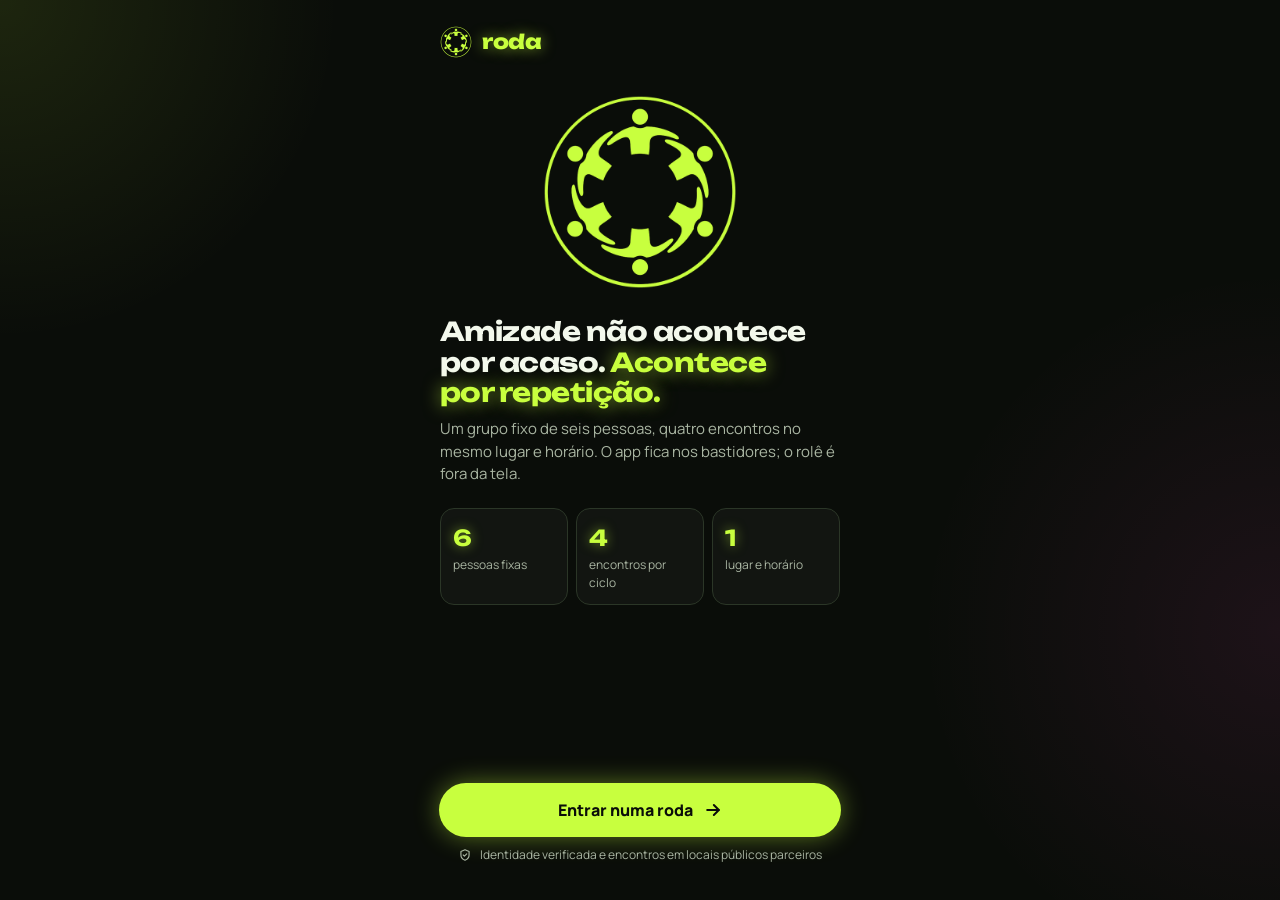
==== app/index.html @ 10e63f7d "Primeira versão do site e app Roda Co-Authored-By: Claude Opus 5.5 <noreply@anthropic.com>" ====
<!doctype html>
<html lang="pt-BR">
<head>
  <meta charset="utf-8">
  <meta name="viewport" content="width=device-width, initial-scale=1, viewport-fit=cover">
  <meta name="theme-color" content="#0a0d09">
  <meta name="description" content="Roda: grupos fixos de 6 pessoas que se encontram 4 vezes no mesmo lugar e horário.">
  <title>Roda · App</title>
  <link rel="icon" type="image/png" href="../assets/img/favicon.png">
  <link rel="apple-touch-icon" href="../assets/img/apple-touch-icon.png">
  <link rel="preconnect" href="https://fonts.googleapis.com">
  <link rel="preconnect" href="https://fonts.gstatic.com" crossorigin>
  <link href="https://fonts.googleapis.com/css2?family=Manrope:wght@400;500;600;700;800&family=Unbounded:wght@500;600;700;800&display=swap" rel="stylesheet">
  <link rel="stylesheet" href="../assets/css/base.css">
  <link rel="stylesheet" href="../assets/css/app.css">
</head>
<body class="app">
  <div id="app"></div>
  <div id="aviso" class="aviso" role="status"></div>
  <noscript>
    <p style="padding: 24px">O app da Roda precisa de JavaScript ativado para funcionar.</p>
  </noscript>
  <script src="../assets/js/app.js"></script>
</body>
</html>
---- assets/css/base.css ----
/* Roda — tokens e base compartilhados entre o site e o app */

:root {
  --noite: #0a0d09;
  --superficie: #141a12;
  --superficie-2: #1c2419;
  --linha: #2b3627;
  --linha-forte: #3d4b37;
  --texto: #f3f8ec;
  --apoio: #a9b5a2;
  --lima: #c8ff3e;
  --lima-claro: #e4ff9a;
  --rosa: #ff4fcb;
  --rosa-claro: #ff8fdf;

  --brilho-lima: 0 0 0 1px var(--lima), 0 0 26px rgba(200, 255, 62, 0.45);
  --brilho-rosa: 0 0 0 1px var(--rosa), 0 0 26px rgba(255, 79, 203, 0.45);

  --fonte-titulo: "Unbounded", "Manrope", system-ui, sans-serif;
  --fonte-texto: "Manrope", system-ui, -apple-system, "Segoe UI", sans-serif;

  --raio-pilula: 999px;
  --raio-card: 20px;
  --raio-campo: 16px;
}

*,
*::before,
*::after {
  box-sizing: border-box;
}

html {
  -webkit-text-size-adjust: 100%;
  color-scheme: dark;
}

body {
  margin: 0;
  background: var(--noite);
  color: var(--texto);
  font-family: var(--fonte-texto);
  font-size: 16px;
  line-height: 1.5;
  -webkit-font-smoothing: antialiased;
}

img {
  max-width: 100%;
  display: block;
}

a {
  color: var(--lima);
}

a:hover {
  color: var(--lima-claro);
}

button {
  font: inherit;
  color: inherit;
}

:focus-visible {
  outline: 2px solid var(--lima);
  outline-offset: 3px;
}

.sr-only {
  position: absolute;
  width: 1px;
  height: 1px;
  padding: 0;
  margin: -1px;
  overflow: hidden;
  clip: rect(0, 0, 0, 0);
  white-space: nowrap;
  border: 0;
}

/* Botões */
.btn {
  display: inline-flex;
  align-items: center;
  justify-content: center;
  gap: 10px;
  min-height: 52px;
  padding: 0 24px;
  border: 0;
  border-radius: var(--raio-pilula);
  font-weight: 800;
  font-size: 16px;
  text-decoration: none;
  cursor: pointer;
  transition: box-shadow 200ms ease, transform 120ms ease, opacity 200ms ease;
}

.btn:active {
  transform: scale(0.98);
}

.btn[disabled] {
  opacity: 0.35;
  cursor: not-allowed;
  box-shadow: none;
}

.btn-lima {
  background: var(--lima);
  color: var(--noite);
  box-shadow: var(--brilho-lima);
}

.btn-lima:hover {
  color: var(--noite);
  box-shadow: 0 0 0 1px var(--lima), 0 0 40px rgba(200, 255, 62, 0.65);
}

.btn-rosa {
  background: var(--rosa);
  color: var(--noite);
  box-shadow: var(--brilho-rosa);
}

.btn-rosa:hover {
  color: var(--noite);
  box-shadow: 0 0 0 1px var(--rosa), 0 0 40px rgba(255, 79, 203, 0.65);
}

.btn-contorno {
  background: var(--superficie);
  color: var(--texto);
  border: 1px solid var(--linha);
}

.btn-contorno:hover {
  color: var(--texto);
  border-color: var(--linha-forte);
}

.btn-texto {
  background: transparent;
  color: var(--texto);
  min-height: 44px;
  padding: 0 12px;
}

.btn-texto:hover {
  color: var(--lima);
}

.btn-bloco {
  display: flex;
  width: 100%;
}

/* Logo com brilho */
.logo-neon {
  filter: drop-shadow(0 0 6px rgba(200, 255, 62, 0.6)) drop-shadow(0 0 22px rgba(200, 255, 62, 0.25));
}

@media (prefers-reduced-motion: reduce) {
  *,
  *::before,
  *::after {
    animation-duration: 0.01ms !important;
    animation-iteration-count: 1 !important;
    transition-duration: 0.01ms !important;
    scroll-behavior: auto !important;
  }
}
---- assets/css/app.css ----
/* Roda — estilos do app (mobile first) */

body.app {
  min-height: 100vh;
  min-height: 100dvh;
  background:
    radial-gradient(circle at 0% 0%, rgba(200, 255, 62, 0.1), rgba(200, 255, 62, 0) 340px),
    radial-gradient(circle at 100% 70%, rgba(255, 79, 203, 0.08), rgba(255, 79, 203, 0) 360px),
    var(--noite);
  background-attachment: fixed;
}

.tela {
  max-width: 440px;
  min-height: 100vh;
  min-height: 100dvh;
  margin: 0 auto;
  padding: calc(20px + env(safe-area-inset-top, 0px)) 20px calc(24px + env(safe-area-inset-bottom, 0px));
  display: flex;
  flex-direction: column;
}

.tela:focus {
  outline: none;
}

.espaco {
  flex-grow: 1;
  min-height: 24px;
}

/* Topo */
.topo {
  display: flex;
  align-items: center;
  justify-content: space-between;
  gap: 12px;
  min-height: 44px;
}

.marca {
  display: flex;
  align-items: center;
  gap: 10px;
  text-decoration: none;
}

.marca img {
  width: 32px;
  height: 32px;
}

.marca span {
  font-family: var(--fonte-titulo);
  font-weight: 800;
  font-size: 20px;
  letter-spacing: -0.02em;
  color: var(--lima);
  text-shadow: 0 0 14px rgba(200, 255, 62, 0.55);
}

.btn-icone {
  display: inline-flex;
  align-items: center;
  justify-content: center;
  width: 44px;
  height: 44px;
  flex-shrink: 0;
  border-radius: 50%;
  border: 1px solid var(--linha);
  background: var(--superficie);
  color: var(--texto);
  cursor: pointer;
  text-decoration: none;
  padding: 0;
}

.btn-icone:hover {
  color: var(--lima);
  border-color: var(--linha-forte);
}

.avatar {
  display: inline-flex;
  align-items: center;
  justify-content: center;
  width: 44px;
  height: 44px;
  flex-shrink: 0;
  border-radius: 50%;
  font-weight: 800;
  font-size: 16px;
  text-decoration: none;
}

.avatar-voce {
  background: var(--rosa);
  color: var(--noite);
  box-shadow: 0 0 14px rgba(255, 79, 203, 0.55);
}

.avatar-voce:hover {
  color: var(--noite);
}

.avatar-outro {
  border: 1.5px solid var(--lima);
  color: var(--lima);
  box-shadow: 0 0 10px rgba(200, 255, 62, 0.25);
}

.avatar-pequeno {
  width: 40px;
  height: 40px;
  font-size: 15px;
}

/* Tipografia */
.titulo {
  margin: 24px 0 0;
  font-family: var(--fonte-titulo);
  font-weight: 700;
  font-size: 26px;
  line-height: 1.18;
  letter-spacing: -0.02em;
  text-wrap: balance;
}

.titulo-menor {
  font-size: 22px;
  line-height: 1.25;
}

.titulo-grande {
  font-size: 30px;
}

.sobretitulo {
  margin: 24px 0 0;
  font-size: 13px;
  font-weight: 800;
  color: var(--rosa);
}

.sobretitulo + .titulo {
  margin-top: 6px;
}

.texto-apoio {
  margin: 10px 0 0;
  color: var(--apoio);
  font-size: 15px;
  line-height: 1.5;
}

.nota {
  margin: 12px 0 0;
  color: var(--apoio);
  font-size: 12px;
  line-height: 1.5;
  text-align: center;
}

.secao-titulo {
  margin: 32px 0 0;
  font-family: var(--fonte-titulo);
  font-size: 18px;
  font-weight: 700;
  letter-spacing: -0.015em;
}

.destaque-lima {
  color: var(--lima);
  text-shadow: 0 0 18px rgba(200, 255, 62, 0.6);
}

/* Boas-vindas */
.bv-logo {
  display: flex;
  justify-content: center;
  padding: 28px 0 24px;
}

.bv-logo img {
  width: min(56vw, 200px);
  height: auto;
  animation: logoBrilho 3.2s ease-in-out infinite;
}

@keyframes logoBrilho {
  0%, 100% { filter: drop-shadow(0 0 6px rgba(200, 255, 62, 0.55)) drop-shadow(0 0 22px rgba(200, 255, 62, 0.25)); }
  50% { filter: drop-shadow(0 0 10px rgba(200, 255, 62, 0.85)) drop-shadow(0 0 40px rgba(200, 255, 62, 0.4)); }
}

.numeros {
  display: grid;
  grid-template-columns: repeat(3, minmax(0, 1fr));
  gap: 8px;
  margin-top: 22px;
}

.numeros div {
  display: flex;
  flex-direction: column;
  gap: 2px;
  padding: 12px;
  border: 1px solid var(--linha);
  border-radius: 14px;
  background: rgba(255, 255, 255, 0.03);
}

.numeros strong {
  font-family: var(--fonte-titulo);
  font-size: 22px;
  color: var(--lima);
  text-shadow: 0 0 12px rgba(200, 255, 62, 0.5);
}

.numeros span {
  font-size: 12px;
  color: var(--apoio);
}

.pulsar {
  animation: pulsar 2.8s ease-in-out infinite;
}

@keyframes pulsar {
  0%, 100% { box-shadow: 0 0 0 1px rgba(200, 255, 62, 0.9), 0 0 18px rgba(200, 255, 62, 0.35); }
  50% { box-shadow: 0 0 0 1px var(--lima), 0 0 36px rgba(200, 255, 62, 0.65); }
}

.selo-seguranca {
  display: flex;
  align-items: center;
  justify-content: center;
  gap: 8px;
  margin-top: 10px;
  font-size: 12px;
  color: var(--apoio);
}

/* Quiz */
.barra {
  height: 6px;
  margin-top: 20px;
  border-radius: 3px;
  background: var(--superficie-2);
}

.barra span {
  display: block;
  height: 100%;
  border-radius: 3px;
  background: var(--lima);
  box-shadow: 0 0 12px rgba(200, 255, 62, 0.8);
  transition: width 300ms ease;
}

.contador {
  font-weight: 800;
  font-size: 14px;
  color: var(--lima);
  font-variant-numeric: tabular-nums;
  min-width: 44px;
  text-align: right;
}

.opcoes {
  display: flex;
  flex-direction: column;
  gap: 10px;
  margin-top: 22px;
}

.opcao {
  display: flex;
  align-items: center;
  gap: 14px;
  width: 100%;
  min-height: 56px;
  padding: 12px 16px;
  border: 1px solid var(--linha);
  border-radius: var(--raio-campo);
  background: var(--superficie);
  text-align: left;
  cursor: pointer;
  transition: box-shadow 200ms ease, border-color 200ms ease, background 200ms ease;
}

.opcao:hover {
  border-color: var(--linha-forte);
}

.opcao[aria-pressed="true"] {
  border: 1.5px solid var(--lima);
  background: rgba(200, 255, 62, 0.08);
  box-shadow: 0 0 18px rgba(200, 255, 62, 0.28), inset 0 0 12px rgba(200, 255, 62, 0.08);
}

.opcao-texto {
  display: flex;
  flex-direction: column;
  gap: 2px;
  flex-grow: 1;
}

.opcao-texto strong {
  font-size: 15px;
}

.opcao-texto small {
  font-size: 13px;
  color: var(--apoio);
}

.marcador {
  display: inline-flex;
  align-items: center;
  justify-content: center;
  width: 24px;
  height: 24px;
  flex-shrink: 0;
  border-radius: 50%;
  border: 1.5px solid var(--linha-forte);
  color: transparent;
}

.opcao[aria-pressed="true"] .marcador {
  border-color: var(--lima);
  background: var(--lima);
  color: var(--noite);
  box-shadow: 0 0 10px rgba(200, 255, 62, 0.7);
}

.campo {
  display: flex;
  flex-direction: column;
  gap: 8px;
  margin-top: 22px;
}

.campo label {
  font-weight: 700;
  font-size: 14px;
}

.campo input {
  min-height: 56px;
  padding: 0 18px;
  border-radius: var(--raio-campo);
  border: 1px solid var(--linha);
  background: var(--superficie);
  color: var(--texto);
  font: inherit;
  font-size: 17px;
}

.campo input:focus {
  outline: none;
  border-color: var(--lima);
  box-shadow: 0 0 18px rgba(200, 255, 62, 0.28);
}

/* Cards genéricos */
.card {
  margin-top: 12px;
  padding: 16px;
  border: 1px solid var(--linha);
  border-radius: var(--raio-card);
  background: var(--superficie);
}

.card-neon {
  border: 0;
  background: #10150e;
  box-shadow: 0 0 0 1px rgba(200, 255, 62, 0.7), 0 0 24px rgba(200, 255, 62, 0.18);
}

.card-rosa {
  border: 0;
  background: #160f15;
  box-shadow: 0 0 0 1px rgba(255, 79, 203, 0.6), 0 0 24px rgba(255, 79, 203, 0.18);
}

.card-tracejado {
  border-style: dashed;
  border-color: var(--linha-forte);
  background: transparent;
}

.linha-info {
  display: flex;
  gap: 12px;
  font-size: 13px;
  line-height: 1.5;
  color: #c9d3c2;
}

.linha-info svg {
  flex-shrink: 0;
  margin-top: 1px;
}

/* Sua roda */
.meta-roda {
  display: grid;
  grid-template-columns: repeat(3, minmax(0, 1fr));
  gap: 8px;
  margin-top: 20px;
}

.meta-roda div {
  display: flex;
  flex-direction: column;
  gap: 4px;
  padding: 12px;
  border: 1px solid var(--linha);
  border-radius: 14px;
  background: var(--superficie);
}

.meta-roda strong {
  font-size: 15px;
}

.meta-roda span {
  font-size: 12px;
  color: var(--apoio);
}

.integrantes {
  display: grid;
  grid-template-columns: repeat(2, minmax(0, 1fr));
  gap: 10px;
  margin-top: 12px;
}

.pessoa {
  display: flex;
  align-items: center;
  gap: 12px;
  min-width: 0;
  padding: 12px;
  border: 1px solid var(--linha);
  border-radius: 16px;
  background: var(--superficie);
}

.pessoa-voce {
  border: 1.5px solid var(--rosa);
  background: rgba(255, 79, 203, 0.08);
  box-shadow: 0 0 18px rgba(255, 79, 203, 0.25);
}

.pessoa-texto {
  display: flex;
  flex-direction: column;
  gap: 2px;
  min-width: 0;
}

.pessoa-texto strong {
  font-size: 15px;
  overflow: hidden;
  text-overflow: ellipsis;
  white-space: nowrap;
}

.pessoa-texto small {
  font-size: 12px;
  color: var(--apoio);
}

.cabecalho-lista {
  display: flex;
  align-items: baseline;
  justify-content: space-between;
  margin-top: 26px;
}

.cabecalho-lista h2 {
  margin: 0;
  font-family: var(--fonte-titulo);
  font-size: 15px;
  font-weight: 700;
}

.cabecalho-lista span {
  font-size: 13px;
  font-weight: 700;
  color: var(--apoio);
}

/* Agenda */
.painel-anel {
  display: flex;
  align-items: center;
  gap: 18px;
  margin-top: 20px;
  padding: 18px;
  border: 1px solid var(--linha);
  border-radius: var(--raio-card);
  background: var(--superficie);
}

.anel {
  position: relative;
  width: 140px;
  height: 140px;
  flex-shrink: 0;
}

.anel svg {
  width: 100%;
  height: 100%;
  filter: drop-shadow(0 0 6px rgba(200, 255, 62, 0.7)) drop-shadow(0 0 16px rgba(200, 255, 62, 0.3));
}

.anel-centro {
  position: absolute;
  inset: 0;
  display: flex;
  flex-direction: column;
  align-items: center;
  justify-content: center;
}

.anel-centro strong {
  font-family: var(--fonte-titulo);
  font-size: 28px;
  letter-spacing: -0.03em;
}

.anel-centro strong span {
  color: #6e7b68;
  font-weight: 500;
}

.anel-centro small {
  font-size: 11px;
  font-weight: 700;
  color: var(--apoio);
}

.seg-acender {
  stroke-dasharray: 100;
  animation: acender 1.4s cubic-bezier(0.6, 0, 0.2, 1) 0.2s both;
}

@keyframes acender {
  from { stroke-dashoffset: 100; }
  to { stroke-dashoffset: 0; }
}

.seg-proximo {
  animation: proximo 2.2s ease-in-out infinite;
}

@keyframes proximo {
  0%, 100% { opacity: 0.2; }
  50% { opacity: 0.85; }
}

.painel-anel-texto {
  display: flex;
  flex-direction: column;
  gap: 6px;
}

.painel-anel-texto strong {
  font-family: var(--fonte-titulo);
  font-size: 14px;
  line-height: 1.35;
}

.painel-anel-texto span {
  font-size: 13px;
  color: var(--apoio);
}

.local {
  display: flex;
  gap: 14px;
  align-items: center;
}

.local svg.mapa {
  width: 88px;
  height: 88px;
  flex-shrink: 0;
  border-radius: 14px;
}

.local-texto {
  display: flex;
  flex-direction: column;
  gap: 3px;
  min-width: 0;
}

.local-texto small {
  font-size: 12px;
  font-weight: 800;
  color: var(--lima);
}

.local-texto strong {
  font-size: 15px;
}

.local-texto span {
  font-size: 13px;
  color: var(--apoio);
}

.encontros {
  margin: 12px 0 0;
  padding: 0;
  list-style: none;
  border: 1px solid var(--linha);
  border-radius: var(--raio-card);
  background: var(--superficie);
  overflow: hidden;
}

.encontros li {
  display: flex;
  align-items: center;
  gap: 14px;
  padding: 12px 16px;
}

.encontros li + li {
  border-top: 1px solid #232c1f;
}

.num {
  display: inline-flex;
  align-items: center;
  justify-content: center;
  width: 32px;
  height: 32px;
  flex-shrink: 0;
  border-radius: 50%;
  border: 1.5px solid var(--linha-forte);
  color: var(--apoio);
  font-weight: 800;
  font-size: 14px;
}

.num-feito {
  border: 0;
  background: var(--lima);
  color: var(--noite);
  box-shadow: 0 0 12px rgba(200, 255, 62, 0.55);
}

.num-proximo {
  border: 2px solid var(--rosa);
  color: var(--rosa);
  box-shadow: 0 0 12px rgba(255, 79, 203, 0.5);
}

.encontro-texto {
  display: flex;
  flex-direction: column;
  gap: 2px;
  flex-grow: 1;
  min-width: 0;
}

.encontro-texto strong {
  font-size: 15px;
}

.encontro-texto small {
  font-size: 12px;
  color: var(--apoio);
}

.etiqueta {
  display: inline-flex;
  align-items: center;
  gap: 5px;
  flex-shrink: 0;
  padding: 4px 9px;
  border-radius: var(--raio-pilula);
  border: 1px solid var(--linha-forte);
  font-size: 11px;
  font-weight: 800;
  color: var(--apoio);
  white-space: nowrap;
}

.etiqueta-lima {
  border-color: rgba(200, 255, 62, 0.5);
  color: var(--lima);
}

.etiqueta-feito {
  border-color: rgba(200, 255, 62, 0.4);
  background: rgba(200, 255, 62, 0.1);
  color: var(--lima);
}

.etiqueta-rosa {
  border-color: var(--rosa);
  background: var(--rosa);
  color: var(--noite);
  box-shadow: 0 0 10px rgba(255, 79, 203, 0.55);
}

/* Ritual */
.presenca {
  display: inline-flex;
  align-items: center;
  gap: 8px;
  padding: 8px 12px;
  border: 1px solid rgba(200, 255, 62, 0.5);
  border-radius: var(--raio-pilula);
  font-size: 12px;
  font-weight: 800;
  color: var(--lima);
}

.ponto {
  width: 8px;
  height: 8px;
  border-radius: 50%;
  background: var(--lima);
  box-shadow: 0 0 8px var(--lima);
}

.carta {
  display: flex;
  flex-direction: column;
  min-height: 340px;
  margin-top: 22px;
  padding: 24px;
  border-radius: 24px;
  background: #10150e;
  animation: cartaBrilho 3.4s ease-in-out infinite;
  box-shadow: 0 0 0 1px var(--lima), 0 0 30px rgba(200, 255, 62, 0.25);
}

@keyframes cartaBrilho {
  0%, 100% { box-shadow: 0 0 0 1px rgba(200, 255, 62, 0.85), 0 0 28px rgba(200, 255, 62, 0.22), inset 0 0 40px rgba(200, 255, 62, 0.05); }
  50% { box-shadow: 0 0 0 1px var(--lima), 0 0 46px rgba(200, 255, 62, 0.38), inset 0 0 50px rgba(200, 255, 62, 0.09); }
}

.carta-topo {
  display: flex;
  align-items: center;
  justify-content: space-between;
  font-size: 13px;
  font-weight: 800;
  color: var(--lima);
}

.carta-topo img {
  width: 30px;
  height: 30px;
}

.carta-chamada {
  margin-top: auto;
  font-size: 14px;
  font-weight: 800;
  color: var(--rosa);
  text-shadow: 0 0 12px rgba(255, 79, 203, 0.5);
}

.carta-texto {
  margin: 12px 0 auto;
  font-family: var(--fonte-titulo);
  font-size: 21px;
  line-height: 1.35;
  font-weight: 600;
  letter-spacing: -0.01em;
}

.carta-rodape {
  display: flex;
  align-items: center;
  gap: 8px;
  margin-top: 24px;
  padding-top: 16px;
  border-top: 1px solid #26311f;
  font-size: 13px;
  color: var(--apoio);
}

.pontos {
  display: flex;
  justify-content: center;
  gap: 6px;
  margin-top: 20px;
}

.pontos span {
  width: 8px;
  height: 8px;
  border-radius: 4px;
  background: var(--linha);
  transition: width 250ms ease;
}

.pontos span.ativo {
  width: 28px;
  background: var(--lima);
  box-shadow: 0 0 10px rgba(200, 255, 62, 0.8);
}

.acoes {
  display: flex;
  gap: 10px;
}

.acoes .btn-lima,
.acoes .btn-rosa {
  flex-grow: 1;
}

/* Revelação */
.escolha {
  display: flex;
  align-items: center;
  gap: 14px;
  width: 100%;
  min-height: 64px;
  padding: 10px 14px;
  border: 1px solid var(--linha);
  border-radius: 18px;
  background: var(--superficie);
  text-align: left;
  cursor: pointer;
  transition: box-shadow 200ms ease;
}

.escolha .avatar {
  border: 1.5px solid var(--rosa);
  color: var(--rosa);
}

.escolha[aria-pressed="true"] {
  border: 1.5px solid var(--rosa);
  background: rgba(255, 79, 203, 0.08);
  box-shadow: 0 0 18px rgba(255, 79, 203, 0.3);
}

.escolha[aria-pressed="true"] .avatar {
  background: var(--rosa);
  color: var(--noite);
}

.coracao {
  display: inline-flex;
  align-items: center;
  justify-content: center;
  width: 28px;
  height: 28px;
  flex-shrink: 0;
  border-radius: 50%;
  border: 1.5px solid var(--linha-forte);
  color: #6e7b68;
}

.escolha[aria-pressed="true"] .coracao {
  border-color: var(--rosa);
  background: var(--rosa);
  color: var(--noite);
  box-shadow: 0 0 10px rgba(255, 79, 203, 0.7);
}

.revelado-logo {
  display: flex;
  justify-content: center;
  margin-top: 22px;
}

.revelado-logo img {
  width: 104px;
  height: 104px;
  animation: surgir 0.6s cubic-bezier(0.2, 1.4, 0.4, 1) both;
}

@keyframes surgir {
  from { transform: scale(0.6); opacity: 0; }
  to { transform: scale(1); opacity: 1; }
}

.centro {
  text-align: center;
}

.lista-matches {
  margin: 20px 0 0;
  padding: 0;
  list-style: none;
  border: 1px solid var(--linha);
  border-radius: var(--raio-card);
  background: var(--superficie);
  overflow: hidden;
}

.lista-matches li {
  display: flex;
  align-items: center;
  gap: 14px;
  padding: 12px 16px;
}

.lista-matches li + li {
  border-top: 1px solid #232c1f;
}

.lista-matches .avatar {
  background: var(--rosa);
  color: var(--noite);
  box-shadow: 0 0 12px rgba(255, 79, 203, 0.55);
}

/* Início */
.cartao-roda {
  display: flex;
  align-items: center;
  gap: 16px;
  margin-top: 20px;
  padding: 18px;
  border-radius: var(--raio-card);
  background: #10150e;
  color: var(--texto);
  text-decoration: none;
  box-shadow: 0 0 0 1px rgba(200, 255, 62, 0.7), 0 0 24px rgba(200, 255, 62, 0.18);
}

.cartao-roda:hover {
  color: var(--texto);
  box-shadow: 0 0 0 1px var(--lima), 0 0 34px rgba(200, 255, 62, 0.3);
}

.cartao-roda .mini-anel {
  width: 56px;
  height: 56px;
  flex-shrink: 0;
  filter: drop-shadow(0 0 5px rgba(200, 255, 62, 0.7));
}

.cartao-roda-texto {
  display: flex;
  flex-direction: column;
  gap: 3px;
  flex-grow: 1;
}

.cartao-roda-texto small {
  font-size: 12px;
  font-weight: 800;
  color: var(--lima);
}

.cartao-roda-texto strong {
  font-size: 16px;
}

.cartao-roda-texto span {
  font-size: 13px;
  color: var(--apoio);
}

.salas-cabecalho {
  display: flex;
  align-items: flex-end;
  justify-content: space-between;
  gap: 12px;
  margin-top: 32px;
}

.salas-cabecalho h2 {
  margin: 0;
  font-family: var(--fonte-titulo);
  font-size: 19px;
  font-weight: 700;
  letter-spacing: -0.015em;
}

.salas-cabecalho p {
  margin: 6px 0 0;
  font-size: 13px;
  color: var(--apoio);
}

.salas-cabecalho .contagem {
  font-size: 12px;
  font-weight: 800;
  color: var(--rosa);
  white-space: nowrap;
}

.filtros {
  display: flex;
  gap: 8px;
  margin: 14px -20px 0;
  padding: 4px 20px;
  overflow-x: auto;
  scrollbar-width: none;
}

.filtros::-webkit-scrollbar {
  display: none;
}

.filtro {
  flex-shrink: 0;
  min-height: 40px;
  padding: 0 16px;
  border-radius: var(--raio-pilula);
  border: 1px solid var(--linha);
  background: var(--superficie);
  font-size: 14px;
  font-weight: 800;
  cursor: pointer;
}

.filtro[aria-pressed="true"] {
  border-color: var(--lima);
  background: var(--lima);
  color: var(--noite);
  box-shadow: 0 0 16px rgba(200, 255, 62, 0.5);
}

.salas {
  display: flex;
  flex-direction: column;
  gap: 12px;
  margin-top: 14px;
}

.sala {
  display: flex;
  flex-direction: column;
  padding: 16px;
  border: 1px solid var(--linha);
  border-radius: var(--raio-card);
  background: var(--superficie);
}

.sala-reservada {
  border: 1.5px solid var(--rosa);
  box-shadow: 0 0 22px rgba(255, 79, 203, 0.25);
}

.sala-topo {
  display: flex;
  align-items: center;
  justify-content: space-between;
  gap: 8px;
}

.sala-etiquetas {
  display: flex;
  align-items: center;
  gap: 6px;
}

.sala-motivo {
  font-size: 12px;
  color: var(--apoio);
  text-align: right;
}

.sala h3 {
  margin: 12px 0 0;
  font-family: var(--fonte-titulo);
  font-size: 15px;
  line-height: 1.3;
  font-weight: 700;
  letter-spacing: -0.01em;
}

.sala-info {
  display: flex;
  align-items: center;
  gap: 6px;
  margin-top: 6px;
  font-size: 13px;
  color: #c9d3c2;
}

.sala-rodape {
  display: flex;
  align-items: center;
  justify-content: space-between;
  gap: 12px;
  margin-top: 14px;
  padding-top: 14px;
  border-top: 1px solid #232c1f;
}

.vagas {
  display: flex;
  flex-direction: column;
  gap: 6px;
}

.vagas-pontos {
  display: flex;
  gap: 5px;
}

.vagas-pontos span {
  width: 13px;
  height: 13px;
  border-radius: 50%;
  border: 1.5px solid var(--linha-forte);
}

.vagas-pontos span.ocupada {
  border: 0;
  background: var(--lima);
  box-shadow: 0 0 6px rgba(200, 255, 62, 0.7);
}

.vagas-pontos span.sua {
  border: 0;
  background: var(--rosa);
  box-shadow: 0 0 8px rgba(255, 79, 203, 0.9);
}

.vagas small {
  font-size: 12px;
  font-weight: 700;
  color: var(--apoio);
}

.vagas small.sua {
  color: var(--rosa);
}

.btn-pequeno {
  min-height: 44px;
  padding: 0 18px;
  font-size: 14px;
  white-space: nowrap;
}

.btn-reservado {
  border: 1.5px solid var(--rosa);
  background: rgba(255, 79, 203, 0.1);
  color: var(--rosa);
  box-shadow: 0 0 14px rgba(255, 79, 203, 0.35);
}

.btn-reservado:hover {
  color: var(--rosa-claro);
}

.ao-vivo {
  width: 6px;
  height: 6px;
  border-radius: 50%;
  background: var(--noite);
  animation: piscar 1.6s ease-in-out infinite;
}

@keyframes piscar {
  0%, 100% { opacity: 1; }
  50% { opacity: 0.3; }
}

.cartao-cuidado {
  display: flex;
  flex-direction: column;
  gap: 6px;
  margin-top: 24px;
  padding: 18px;
  border-radius: var(--raio-card);
  background: #160f15;
  color: var(--texto);
  text-decoration: none;
  box-shadow: 0 0 0 1px rgba(255, 79, 203, 0.6), 0 0 24px rgba(255, 79, 203, 0.18);
}

.cartao-cuidado:hover {
  color: var(--texto);
  box-shadow: 0 0 0 1px var(--rosa), 0 0 34px rgba(255, 79, 203, 0.3);
}

.cartao-cuidado-topo {
  display: flex;
  justify-content: space-between;
  font-size: 13px;
  font-weight: 800;
  color: var(--rosa);
}

.cartao-cuidado strong {
  font-family: var(--fonte-titulo);
  font-size: 15px;
}

.cartao-cuidado span.desc {
  font-size: 13px;
  color: #c9b3c2;
}

/* Navegação inferior */
.nav-app {
  position: sticky;
  bottom: calc(12px + env(safe-area-inset-bottom, 0px));
  display: grid;
  grid-template-columns: repeat(4, minmax(0, 1fr));
  margin-top: 24px;
  padding: 8px;
  border: 1px solid var(--linha);
  border-radius: var(--raio-pilula);
  background: rgba(20, 26, 18, 0.92);
  backdrop-filter: blur(12px);
  -webkit-backdrop-filter: blur(12px);
  z-index: 5;
}

.nav-app a {
  display: flex;
  flex-direction: column;
  align-items: center;
  gap: 3px;
  padding: 8px 0;
  border-radius: var(--raio-pilula);
  color: var(--apoio);
  font-size: 11px;
  font-weight: 700;
  text-decoration: none;
}

.nav-app a:hover {
  color: var(--texto);
}

.nav-app a[aria-current="page"] {
  background: var(--lima);
  color: var(--noite);
  font-weight: 800;
  box-shadow: 0 0 16px rgba(200, 255, 62, 0.5);
}

/* Cuidado */
.preco {
  display: flex;
  align-items: flex-end;
  justify-content: space-between;
  margin-top: 22px;
  padding: 20px;
  border-radius: var(--raio-card);
  background: #160f15;
  box-shadow: 0 0 0 1px var(--rosa), 0 0 30px rgba(255, 79, 203, 0.3), inset 0 0 30px rgba(255, 79, 203, 0.08);
}

.preco small {
  display: block;
  font-size: 13px;
  font-weight: 800;
  color: var(--rosa-claro);
}

.preco strong {
  display: block;
  margin-top: 6px;
  font-family: var(--fonte-titulo);
  font-size: 34px;
  line-height: 1;
  letter-spacing: -0.03em;
  text-shadow: 0 0 18px rgba(255, 79, 203, 0.7);
}

.preco span {
  font-size: 14px;
  color: #c9b3c2;
}

.beneficios {
  display: flex;
  flex-direction: column;
  gap: 10px;
  margin: 12px 0 0;
  padding: 0;
  list-style: none;
}

.beneficios li {
  display: flex;
  gap: 14px;
  padding: 16px;
  border: 1px solid var(--linha);
  border-radius: 18px;
  background: var(--superficie);
}

.icone-quadro {
  display: inline-flex;
  align-items: center;
  justify-content: center;
  width: 40px;
  height: 40px;
  flex-shrink: 0;
  border-radius: 12px;
  border: 1.5px solid var(--lima);
  color: var(--lima);
  box-shadow: 0 0 12px rgba(200, 255, 62, 0.3);
}

.beneficios div {
  display: flex;
  flex-direction: column;
  gap: 3px;
}

.beneficios strong {
  font-size: 15px;
}

.beneficios span {
  font-size: 13px;
  color: var(--apoio);
}

.ativo-caixa {
  padding: 16px;
  border-radius: 18px;
  background: rgba(200, 255, 62, 0.08);
  box-shadow: 0 0 0 1.5px var(--lima), 0 0 24px rgba(200, 255, 62, 0.3);
}

.ativo-caixa strong {
  display: flex;
  align-items: center;
  gap: 8px;
  color: var(--lima);
}

.ativo-caixa span {
  display: block;
  margin-top: 4px;
  font-size: 13px;
  color: #c9d3c2;
}

/* Perfil */
.perfil-cabecalho {
  display: flex;
  align-items: center;
  gap: 16px;
  margin-top: 24px;
}

.perfil-cabecalho .avatar {
  width: 64px;
  height: 64px;
  font-size: 24px;
}

.chips {
  display: flex;
  flex-wrap: wrap;
  gap: 8px;
  margin-top: 10px;
}

.passo-demo {
  display: flex;
  align-items: center;
  justify-content: space-between;
  gap: 12px;
  margin-top: 12px;
}

.passo-demo div {
  display: flex;
  align-items: center;
  gap: 10px;
}

.passo-demo output {
  min-width: 40px;
  text-align: center;
  font-family: var(--fonte-titulo);
  font-size: 18px;
}

/* Aviso flutuante */
.aviso {
  position: fixed;
  left: 50%;
  bottom: calc(96px + env(safe-area-inset-bottom, 0px));
  transform: translate(-50%, 20px);
  width: max-content;
  max-width: min(400px, calc(100% - 40px));
  padding: 12px 18px;
  text-align: center;
  border-radius: var(--raio-pilula);
  background: var(--texto);
  color: var(--noite);
  font-size: 14px;
  font-weight: 800;
  opacity: 0;
  pointer-events: none;
  transition: opacity 200ms ease, transform 200ms ease;
  z-index: 20;
}

.aviso.visivel {
  opacity: 1;
  transform: translate(-50%, 0);
}
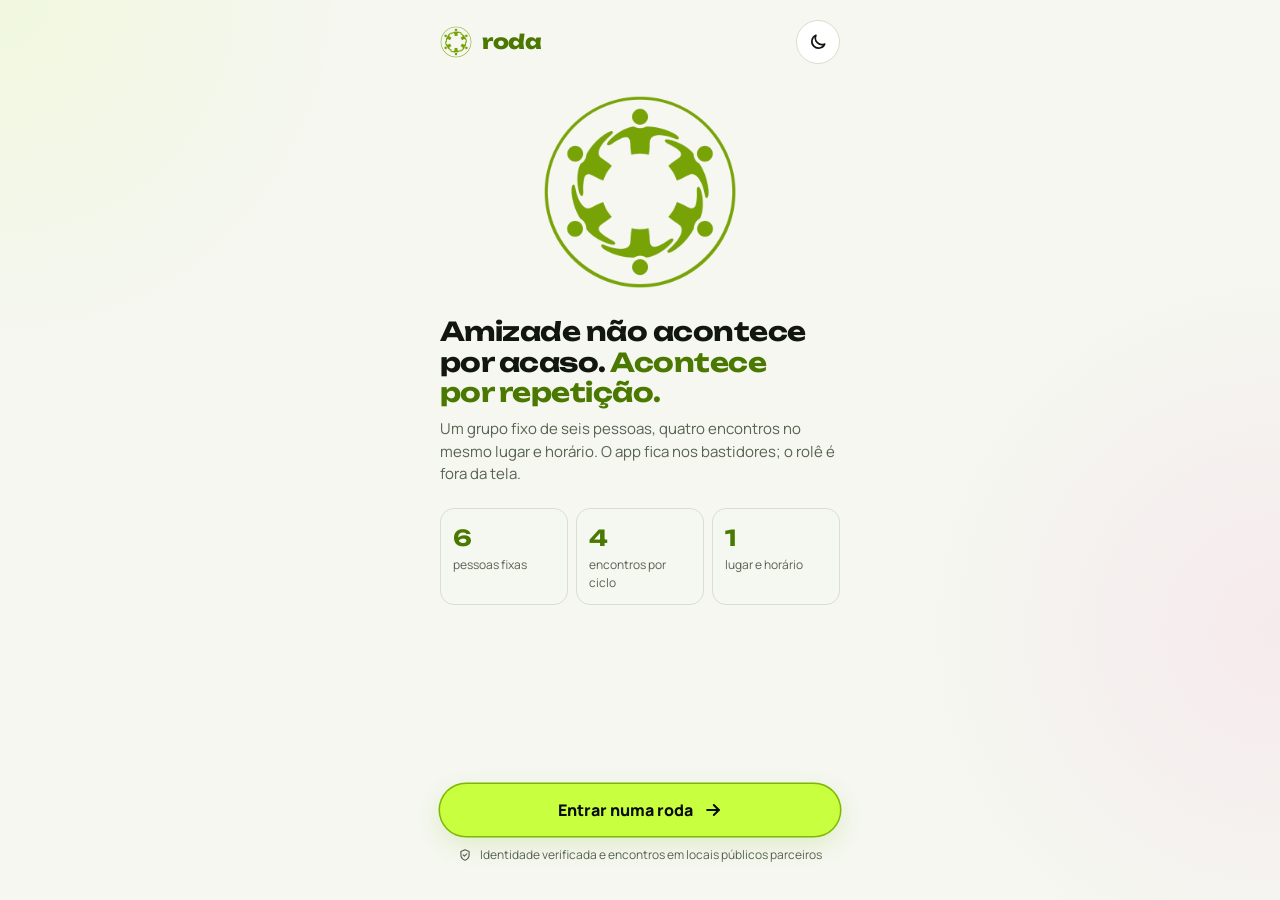
==== commit 69c04c3c: "Adiciona tema claro ao site e ao app, com botão para alternar Co-Authored-By: Claude Opus 5.5 <norep" ====
--- a/app/index.html
+++ b/app/index.html
@@ -13,6 +13,7 @@
   <link href="https://fonts.googleapis.com/css2?family=Manrope:wght@400;500;600;700;800&family=Unbounded:wght@500;600;700;800&display=swap" rel="stylesheet">
   <link rel="stylesheet" href="../assets/css/base.css">
   <link rel="stylesheet" href="../assets/css/app.css">
+  <script src="../assets/js/tema.js"></script>
 </head>
 <body class="app">
   <div id="app"></div>
--- a/assets/css/base.css
+++ b/assets/css/base.css
@@ -13,8 +13,29 @@
   --rosa: #ff4fcb;
   --rosa-claro: #ff8fdf;
 
+  /* Cores de texto e traço sobre o fundo; no tema claro ficam mais escuras */
+  --lima-texto: var(--lima);
+  --lima-claro-texto: var(--lima-claro);
+  --lima-traco: var(--lima);
+  --rosa-texto: var(--rosa);
+  --rosa-claro-texto: var(--rosa-claro);
+  --sobre-acento: #0a0d09;
+  --texto-suave: #c9d3c2;
+  --texto-rosa-suave: #c9b3c2;
+  --apagado: #6e7b68;
+  --superficie-rosa: #160f15;
+  --superficie-funda: #10150e;
+  --superficie-3: #232c1f;
+  --fundo-cabecalho: rgba(10, 13, 9, 0.82);
+  --fundo-nav: rgba(20, 26, 18, 0.92);
+  --mapa-fundo: #0f140d;
+  --mapa-quadra: #16240f;
+  --mapa-rua: #26311f;
+
   --brilho-lima: 0 0 0 1px var(--lima), 0 0 26px rgba(200, 255, 62, 0.45);
   --brilho-rosa: 0 0 0 1px var(--rosa), 0 0 26px rgba(255, 79, 203, 0.45);
+
+  color-scheme: dark;
 
   --fonte-titulo: "Unbounded", "Manrope", system-ui, sans-serif;
   --fonte-texto: "Manrope", system-ui, -apple-system, "Segoe UI", sans-serif;
@@ -22,6 +43,106 @@
   --raio-pilula: 999px;
   --raio-card: 20px;
   --raio-campo: 16px;
+}
+
+/* Tema claro: segue o sistema, a menos que a pessoa escolha no botão de tema */
+@media (prefers-color-scheme: light) {
+  :root:not([data-tema="escuro"]) {
+    --noite: #f5f7f0;
+    --superficie: #ffffff;
+    --superficie-2: #eef2e8;
+    --linha: #d8dfd0;
+    --linha-forte: #b7c2ad;
+    --texto: #11160f;
+    --apoio: #566251;
+    --lima-texto: #4a7800;
+    --lima-claro-texto: #355700;
+    --lima-traco: #7cb800;
+    --rosa-texto: #b8128a;
+    --rosa-claro-texto: #a3197c;
+    --texto-suave: #3b4736;
+    --texto-rosa-suave: #69475f;
+    --apagado: #6a7564;
+    --superficie-rosa: #fff2fb;
+    --superficie-funda: #eef2e8;
+    --superficie-3: #dfe6d7;
+    --fundo-cabecalho: rgba(245, 247, 240, 0.86);
+    --fundo-nav: rgba(255, 255, 255, 0.94);
+    --mapa-fundo: #e6ecde;
+    --mapa-quadra: #d3e5bf;
+    --mapa-rua: #ffffff;
+    --brilho-lima: 0 0 0 1.5px var(--lima-traco), 0 8px 24px rgba(124, 184, 0, 0.18);
+    --brilho-rosa: 0 0 0 1.5px var(--rosa), 0 8px 24px rgba(255, 79, 203, 0.18);
+    color-scheme: light;
+  }
+}
+
+:root[data-tema="claro"] {
+  --noite: #f5f7f0;
+  --superficie: #ffffff;
+  --superficie-2: #eef2e8;
+  --linha: #d8dfd0;
+  --linha-forte: #b7c2ad;
+  --texto: #11160f;
+  --apoio: #566251;
+  --lima-texto: #4a7800;
+  --lima-claro-texto: #355700;
+  --lima-traco: #7cb800;
+  --rosa-texto: #b8128a;
+  --rosa-claro-texto: #a3197c;
+  --texto-suave: #3b4736;
+  --texto-rosa-suave: #69475f;
+  --apagado: #6a7564;
+  --superficie-rosa: #fff2fb;
+  --superficie-funda: #eef2e8;
+  --superficie-3: #dfe6d7;
+  --fundo-cabecalho: rgba(245, 247, 240, 0.86);
+  --fundo-nav: rgba(255, 255, 255, 0.94);
+  --mapa-fundo: #e6ecde;
+  --mapa-quadra: #d3e5bf;
+  --mapa-rua: #ffffff;
+  --brilho-lima: 0 0 0 1.5px var(--lima-traco), 0 8px 24px rgba(124, 184, 0, 0.18);
+  --brilho-rosa: 0 0 0 1.5px var(--rosa), 0 8px 24px rgba(255, 79, 203, 0.18);
+  color-scheme: light;
+}
+
+/* Ajustes do tema claro: o neon vira cor sólida, sem brilho no texto */
+@media (prefers-color-scheme: light) {
+  :root:not([data-tema="escuro"]) img[src*="logo-neon"] {
+    filter: brightness(0.62) saturate(1.3);
+  }
+
+  :root:not([data-tema="escuro"]) * {
+    text-shadow: none !important;
+  }
+}
+
+:root[data-tema="claro"] img[src*="logo-neon"] {
+  filter: brightness(0.62) saturate(1.3);
+}
+
+:root[data-tema="claro"] * {
+  text-shadow: none !important;
+}
+
+/* Botão de tema */
+.tema-botao {
+  display: inline-flex;
+  align-items: center;
+  justify-content: center;
+  width: 44px;
+  height: 44px;
+  flex-shrink: 0;
+  padding: 0;
+  border: 1px solid var(--linha);
+  border-radius: 50%;
+  background: var(--superficie);
+  color: var(--texto);
+  cursor: pointer;
+}
+
+.tema-botao:hover {
+  border-color: var(--linha-forte);
 }
 
 *,
@@ -51,11 +172,11 @@
 }
 
 a {
-  color: var(--lima);
+  color: var(--lima-texto);
 }
 
 a:hover {
-  color: var(--lima-claro);
+  color: var(--lima-claro-texto);
 }
 
 button {
@@ -109,23 +230,23 @@
 
 .btn-lima {
   background: var(--lima);
-  color: var(--noite);
+  color: var(--sobre-acento);
   box-shadow: var(--brilho-lima);
 }
 
 .btn-lima:hover {
-  color: var(--noite);
+  color: var(--sobre-acento);
   box-shadow: 0 0 0 1px var(--lima), 0 0 40px rgba(200, 255, 62, 0.65);
 }
 
 .btn-rosa {
   background: var(--rosa);
-  color: var(--noite);
+  color: var(--sobre-acento);
   box-shadow: var(--brilho-rosa);
 }
 
 .btn-rosa:hover {
-  color: var(--noite);
+  color: var(--sobre-acento);
   box-shadow: 0 0 0 1px var(--rosa), 0 0 40px rgba(255, 79, 203, 0.65);
 }
 
@@ -148,7 +269,7 @@
 }
 
 .btn-texto:hover {
-  color: var(--lima);
+  color: var(--lima-texto);
 }
 
 .btn-bloco {
--- a/assets/css/app.css
+++ b/assets/css/app.css
@@ -55,7 +55,7 @@
   font-weight: 800;
   font-size: 20px;
   letter-spacing: -0.02em;
-  color: var(--lima);
+  color: var(--lima-texto);
   text-shadow: 0 0 14px rgba(200, 255, 62, 0.55);
 }
 
@@ -76,7 +76,7 @@
 }
 
 .btn-icone:hover {
-  color: var(--lima);
+  color: var(--lima-texto);
   border-color: var(--linha-forte);
 }
 
@@ -95,17 +95,17 @@
 
 .avatar-voce {
   background: var(--rosa);
-  color: var(--noite);
+  color: var(--sobre-acento);
   box-shadow: 0 0 14px rgba(255, 79, 203, 0.55);
 }
 
 .avatar-voce:hover {
-  color: var(--noite);
+  color: var(--sobre-acento);
 }
 
 .avatar-outro {
-  border: 1.5px solid var(--lima);
-  color: var(--lima);
+  border: 1.5px solid var(--lima-traco);
+  color: var(--lima-texto);
   box-shadow: 0 0 10px rgba(200, 255, 62, 0.25);
 }
 
@@ -139,7 +139,7 @@
   margin: 24px 0 0;
   font-size: 13px;
   font-weight: 800;
-  color: var(--rosa);
+  color: var(--rosa-texto);
 }
 
 .sobretitulo + .titulo {
@@ -170,7 +170,7 @@
 }
 
 .destaque-lima {
-  color: var(--lima);
+  color: var(--lima-texto);
   text-shadow: 0 0 18px rgba(200, 255, 62, 0.6);
 }
 
@@ -212,7 +212,7 @@
 .numeros strong {
   font-family: var(--fonte-titulo);
   font-size: 22px;
-  color: var(--lima);
+  color: var(--lima-texto);
   text-shadow: 0 0 12px rgba(200, 255, 62, 0.5);
 }
 
@@ -260,7 +260,7 @@
 .contador {
   font-weight: 800;
   font-size: 14px;
-  color: var(--lima);
+  color: var(--lima-texto);
   font-variant-numeric: tabular-nums;
   min-width: 44px;
   text-align: right;
@@ -293,7 +293,7 @@
 }
 
 .opcao[aria-pressed="true"] {
-  border: 1.5px solid var(--lima);
+  border: 1.5px solid var(--lima-traco);
   background: rgba(200, 255, 62, 0.08);
   box-shadow: 0 0 18px rgba(200, 255, 62, 0.28), inset 0 0 12px rgba(200, 255, 62, 0.08);
 }
@@ -327,9 +327,9 @@
 }
 
 .opcao[aria-pressed="true"] .marcador {
-  border-color: var(--lima);
+  border-color: var(--lima-traco);
   background: var(--lima);
-  color: var(--noite);
+  color: var(--sobre-acento);
   box-shadow: 0 0 10px rgba(200, 255, 62, 0.7);
 }
 
@@ -358,7 +358,7 @@
 
 .campo input:focus {
   outline: none;
-  border-color: var(--lima);
+  border-color: var(--lima-traco);
   box-shadow: 0 0 18px rgba(200, 255, 62, 0.28);
 }
 
@@ -373,13 +373,13 @@
 
 .card-neon {
   border: 0;
-  background: #10150e;
+  background: var(--superficie-funda);
   box-shadow: 0 0 0 1px rgba(200, 255, 62, 0.7), 0 0 24px rgba(200, 255, 62, 0.18);
 }
 
 .card-rosa {
   border: 0;
-  background: #160f15;
+  background: var(--superficie-rosa);
   box-shadow: 0 0 0 1px rgba(255, 79, 203, 0.6), 0 0 24px rgba(255, 79, 203, 0.18);
 }
 
@@ -394,7 +394,7 @@
   gap: 12px;
   font-size: 13px;
   line-height: 1.5;
-  color: #c9d3c2;
+  color: var(--texto-suave);
 }
 
 .linha-info svg {
@@ -533,7 +533,7 @@
 }
 
 .anel-centro strong span {
-  color: #6e7b68;
+  color: var(--apagado);
   font-weight: 500;
 }
 
@@ -602,7 +602,7 @@
 .local-texto small {
   font-size: 12px;
   font-weight: 800;
-  color: var(--lima);
+  color: var(--lima-texto);
 }
 
 .local-texto strong {
@@ -632,7 +632,7 @@
 }
 
 .encontros li + li {
-  border-top: 1px solid #232c1f;
+  border-top: 1px solid var(--superficie-3);
 }
 
 .num {
@@ -652,13 +652,13 @@
 .num-feito {
   border: 0;
   background: var(--lima);
-  color: var(--noite);
+  color: var(--sobre-acento);
   box-shadow: 0 0 12px rgba(200, 255, 62, 0.55);
 }
 
 .num-proximo {
   border: 2px solid var(--rosa);
-  color: var(--rosa);
+  color: var(--rosa-texto);
   box-shadow: 0 0 12px rgba(255, 79, 203, 0.5);
 }
 
@@ -695,19 +695,19 @@
 
 .etiqueta-lima {
   border-color: rgba(200, 255, 62, 0.5);
-  color: var(--lima);
+  color: var(--lima-texto);
 }
 
 .etiqueta-feito {
   border-color: rgba(200, 255, 62, 0.4);
   background: rgba(200, 255, 62, 0.1);
-  color: var(--lima);
+  color: var(--lima-texto);
 }
 
 .etiqueta-rosa {
   border-color: var(--rosa);
   background: var(--rosa);
-  color: var(--noite);
+  color: var(--sobre-acento);
   box-shadow: 0 0 10px rgba(255, 79, 203, 0.55);
 }
 
@@ -721,7 +721,7 @@
   border-radius: var(--raio-pilula);
   font-size: 12px;
   font-weight: 800;
-  color: var(--lima);
+  color: var(--lima-texto);
 }
 
 .ponto {
@@ -739,7 +739,7 @@
   margin-top: 22px;
   padding: 24px;
   border-radius: 24px;
-  background: #10150e;
+  background: var(--superficie-funda);
   animation: cartaBrilho 3.4s ease-in-out infinite;
   box-shadow: 0 0 0 1px var(--lima), 0 0 30px rgba(200, 255, 62, 0.25);
 }
@@ -755,7 +755,7 @@
   justify-content: space-between;
   font-size: 13px;
   font-weight: 800;
-  color: var(--lima);
+  color: var(--lima-texto);
 }
 
 .carta-topo img {
@@ -767,7 +767,7 @@
   margin-top: auto;
   font-size: 14px;
   font-weight: 800;
-  color: var(--rosa);
+  color: var(--rosa-texto);
   text-shadow: 0 0 12px rgba(255, 79, 203, 0.5);
 }
 
@@ -786,7 +786,7 @@
   gap: 8px;
   margin-top: 24px;
   padding-top: 16px;
-  border-top: 1px solid #26311f;
+  border-top: 1px solid var(--linha);
   font-size: 13px;
   color: var(--apoio);
 }
@@ -840,7 +840,7 @@
 
 .escolha .avatar {
   border: 1.5px solid var(--rosa);
-  color: var(--rosa);
+  color: var(--rosa-texto);
 }
 
 .escolha[aria-pressed="true"] {
@@ -851,7 +851,7 @@
 
 .escolha[aria-pressed="true"] .avatar {
   background: var(--rosa);
-  color: var(--noite);
+  color: var(--sobre-acento);
 }
 
 .coracao {
@@ -863,13 +863,13 @@
   flex-shrink: 0;
   border-radius: 50%;
   border: 1.5px solid var(--linha-forte);
-  color: #6e7b68;
+  color: var(--apagado);
 }
 
 .escolha[aria-pressed="true"] .coracao {
   border-color: var(--rosa);
   background: var(--rosa);
-  color: var(--noite);
+  color: var(--sobre-acento);
   box-shadow: 0 0 10px rgba(255, 79, 203, 0.7);
 }
 
@@ -912,12 +912,12 @@
 }
 
 .lista-matches li + li {
-  border-top: 1px solid #232c1f;
+  border-top: 1px solid var(--superficie-3);
 }
 
 .lista-matches .avatar {
   background: var(--rosa);
-  color: var(--noite);
+  color: var(--sobre-acento);
   box-shadow: 0 0 12px rgba(255, 79, 203, 0.55);
 }
 
@@ -929,7 +929,7 @@
   margin-top: 20px;
   padding: 18px;
   border-radius: var(--raio-card);
-  background: #10150e;
+  background: var(--superficie-funda);
   color: var(--texto);
   text-decoration: none;
   box-shadow: 0 0 0 1px rgba(200, 255, 62, 0.7), 0 0 24px rgba(200, 255, 62, 0.18);
@@ -957,7 +957,7 @@
 .cartao-roda-texto small {
   font-size: 12px;
   font-weight: 800;
-  color: var(--lima);
+  color: var(--lima-texto);
 }
 
 .cartao-roda-texto strong {
@@ -994,7 +994,7 @@
 .salas-cabecalho .contagem {
   font-size: 12px;
   font-weight: 800;
-  color: var(--rosa);
+  color: var(--rosa-texto);
   white-space: nowrap;
 }
 
@@ -1024,9 +1024,9 @@
 }
 
 .filtro[aria-pressed="true"] {
-  border-color: var(--lima);
+  border-color: var(--lima-traco);
   background: var(--lima);
-  color: var(--noite);
+  color: var(--sobre-acento);
   box-shadow: 0 0 16px rgba(200, 255, 62, 0.5);
 }
 
@@ -1085,7 +1085,7 @@
   gap: 6px;
   margin-top: 6px;
   font-size: 13px;
-  color: #c9d3c2;
+  color: var(--texto-suave);
 }
 
 .sala-rodape {
@@ -1095,7 +1095,7 @@
   gap: 12px;
   margin-top: 14px;
   padding-top: 14px;
-  border-top: 1px solid #232c1f;
+  border-top: 1px solid var(--superficie-3);
 }
 
 .vagas {
@@ -1135,7 +1135,7 @@
 }
 
 .vagas small.sua {
-  color: var(--rosa);
+  color: var(--rosa-texto);
 }
 
 .btn-pequeno {
@@ -1148,12 +1148,12 @@
 .btn-reservado {
   border: 1.5px solid var(--rosa);
   background: rgba(255, 79, 203, 0.1);
-  color: var(--rosa);
+  color: var(--rosa-texto);
   box-shadow: 0 0 14px rgba(255, 79, 203, 0.35);
 }
 
 .btn-reservado:hover {
-  color: var(--rosa-claro);
+  color: var(--rosa-claro-texto);
 }
 
 .ao-vivo {
@@ -1176,7 +1176,7 @@
   margin-top: 24px;
   padding: 18px;
   border-radius: var(--raio-card);
-  background: #160f15;
+  background: var(--superficie-rosa);
   color: var(--texto);
   text-decoration: none;
   box-shadow: 0 0 0 1px rgba(255, 79, 203, 0.6), 0 0 24px rgba(255, 79, 203, 0.18);
@@ -1192,7 +1192,7 @@
   justify-content: space-between;
   font-size: 13px;
   font-weight: 800;
-  color: var(--rosa);
+  color: var(--rosa-texto);
 }
 
 .cartao-cuidado strong {
@@ -1202,7 +1202,7 @@
 
 .cartao-cuidado span.desc {
   font-size: 13px;
-  color: #c9b3c2;
+  color: var(--texto-rosa-suave);
 }
 
 /* Navegação inferior */
@@ -1215,7 +1215,7 @@
   padding: 8px;
   border: 1px solid var(--linha);
   border-radius: var(--raio-pilula);
-  background: rgba(20, 26, 18, 0.92);
+  background: var(--fundo-nav);
   backdrop-filter: blur(12px);
   -webkit-backdrop-filter: blur(12px);
   z-index: 5;
@@ -1240,7 +1240,7 @@
 
 .nav-app a[aria-current="page"] {
   background: var(--lima);
-  color: var(--noite);
+  color: var(--sobre-acento);
   font-weight: 800;
   box-shadow: 0 0 16px rgba(200, 255, 62, 0.5);
 }
@@ -1253,7 +1253,7 @@
   margin-top: 22px;
   padding: 20px;
   border-radius: var(--raio-card);
-  background: #160f15;
+  background: var(--superficie-rosa);
   box-shadow: 0 0 0 1px var(--rosa), 0 0 30px rgba(255, 79, 203, 0.3), inset 0 0 30px rgba(255, 79, 203, 0.08);
 }
 
@@ -1261,7 +1261,7 @@
   display: block;
   font-size: 13px;
   font-weight: 800;
-  color: var(--rosa-claro);
+  color: var(--rosa-claro-texto);
 }
 
 .preco strong {
@@ -1276,7 +1276,7 @@
 
 .preco span {
   font-size: 14px;
-  color: #c9b3c2;
+  color: var(--texto-rosa-suave);
 }
 
 .beneficios {
@@ -1295,6 +1295,58 @@
   border: 1px solid var(--linha);
   border-radius: 18px;
   background: var(--superficie);
+}
+
+.kits {
+  display: grid;
+  grid-auto-flow: column;
+  grid-auto-columns: 78%;
+  gap: 12px;
+  margin: 14px 0 0;
+  padding: 0 0 10px;
+  list-style: none;
+  overflow-x: auto;
+  scroll-snap-type: x mandatory;
+  overscroll-behavior-x: contain;
+}
+
+.kit {
+  display: flex;
+  flex-direction: column;
+  overflow: hidden;
+  border: 1px solid var(--linha);
+  border-radius: 18px;
+  background: var(--superficie);
+  scroll-snap-align: start;
+}
+
+.kit img {
+  display: block;
+  width: 100%;
+  height: auto;
+  aspect-ratio: 1;
+  object-fit: cover;
+}
+
+.kit div {
+  display: flex;
+  flex-direction: column;
+  gap: 4px;
+  padding: 14px 16px 16px;
+  font-size: 13px;
+  line-height: 1.5;
+  color: var(--texto-suave);
+}
+
+.kit strong {
+  font-family: var(--fonte-titulo);
+  font-size: 16px;
+  color: var(--texto);
+}
+
+.kit .kit-para {
+  font-weight: 800;
+  color: var(--lima-texto);
 }
 
 .icone-quadro {
@@ -1305,8 +1357,8 @@
   height: 40px;
   flex-shrink: 0;
   border-radius: 12px;
-  border: 1.5px solid var(--lima);
-  color: var(--lima);
+  border: 1.5px solid var(--lima-traco);
+  color: var(--lima-texto);
   box-shadow: 0 0 12px rgba(200, 255, 62, 0.3);
 }
 
@@ -1336,14 +1388,14 @@
   display: flex;
   align-items: center;
   gap: 8px;
-  color: var(--lima);
+  color: var(--lima-texto);
 }
 
 .ativo-caixa span {
   display: block;
   margin-top: 4px;
   font-size: 13px;
-  color: #c9d3c2;
+  color: var(--texto-suave);
 }
 
 /* Perfil */
@@ -1400,7 +1452,7 @@
   text-align: center;
   border-radius: var(--raio-pilula);
   background: var(--texto);
-  color: var(--noite);
+  color: var(--sobre-acento);
   font-size: 14px;
   font-weight: 800;
   opacity: 0;
